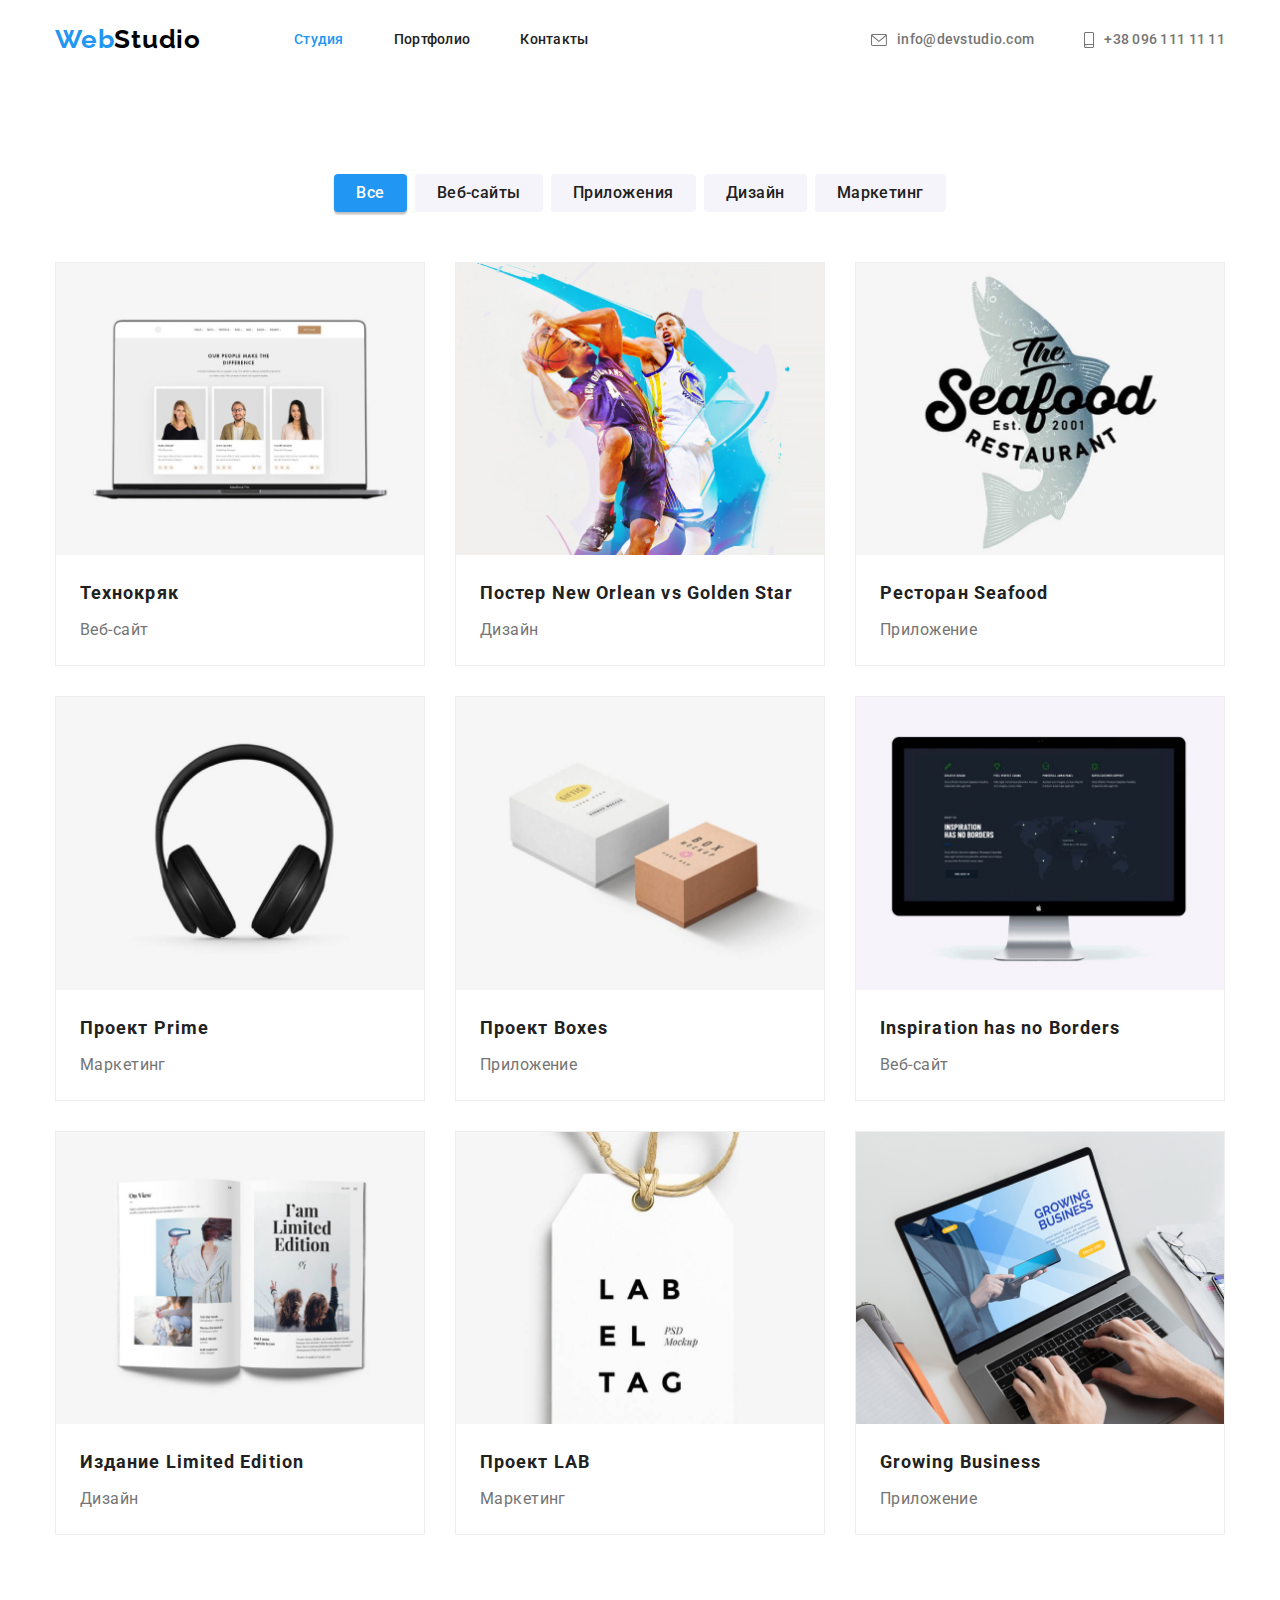
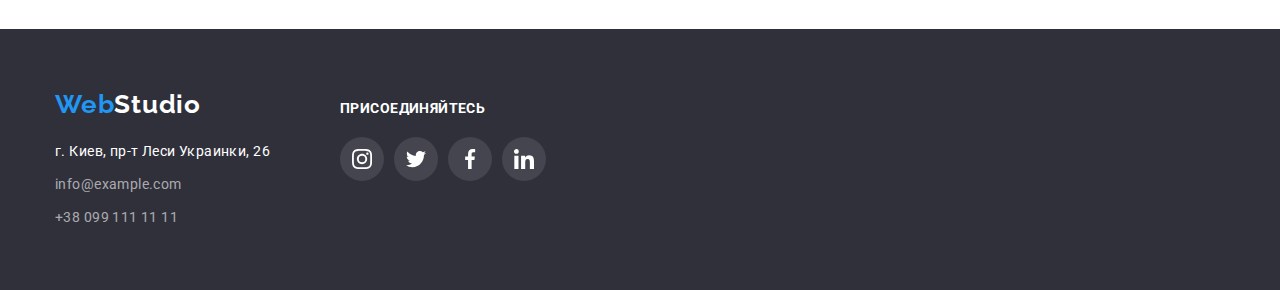
==== portfolio.html @ 63b6838a "Initial commit" ====
<!DOCTYPE html>
<html lang="ru">

<head>
    <meta charset="UTF-8">
    <meta http-equiv="X-UA-Compatible" content="IE=edge">
    <meta name="viewport" content="width=device-width, initial-scale=1.0">
    <title>Портфоліо</title>
    <!-- Шрифти -->
    <link rel="preconnect" href="https://fonts.googleapis.com">
    <link rel="preconnect" href="https://fonts.gstatic.com" crossorigin>
    <link
        href="https://fonts.googleapis.com/css2?family=Raleway:wght@700&family=Roboto:wght@400;500;700;900&display=swap"
        rel="stylesheet">
    <!-- Нормалізація стилів -->
    <link rel="stylesheet" href="https://cdn.jsdelivr.net/npm/modern-normalize@1.1.0/modern-normalize.min.css">
    <!-- Підключення стилів -->
    <link rel="stylesheet" href="./css/styles.css">
</head>

<body>
    <!-- Секція хедер -->
    <header class="header">
        <div class="container header-container">
            <nav class="header-nav">
                <a class="header-logo link" href="./index.html"> <span class="organization">Web</span>Studio</a>
                <ul class="header-list list">
                    <li class="header-list-item"><a class="header-link link current-link" href="./index.html">Студия</a>
                    </li>
                    <li class="header-list-item"><a class="header-link link" href="./portfolio.html">Портфолио</a></li>
                    <li class="header-list-item"><a class="header-link link" href="">Контакты</a></li>
                </ul>
            </nav>
            <ul class="header-group list">
                <li class="header-gp">
                    <a class="header-contact link " href="mailto:info@devstudio.com">
                        <svg class="header-icon" width="16" height="12">
                            <use href="./images/icons.svg#icon-mail"></use>
                        </svg>
                        info@devstudio.com</a>
                </li>
                <li class="header-gp">
                    <a class="header-contact link" href="tel:+380961111111">
                        <svg class="header-icon" width="10" height="16">
                            <use href="./images/icons.svg#icon-smartphone"></use>
                        </svg>
                        +38 096 111 11 11</a>
                </li>
            </ul>
        </div>
    </header>
    <!-- Блок мейн -->
    <main>
        <!-- фільтр -->
        <section class="portfolio section">
        <div class="container">
        <h1 hidden class="visually-hidden">Портфоліо</h1>
    <ul class="about-portfolio list">
        <li class="about-portfolio-item"><button class="filter-button active" type="button">Все</button></li>
        <li class="about-portfolio-item"><button class="filter-button" type="button">Веб-сайты</button></li>
        <li class="about-portfolio-item"><button class="filter-button" type="button">Приложения</button></li>
        <li class="about-portfolio-item"><button class="filter-button" type="button">Дизайн</button></li>
        <li class="about-portfolio-item"><button class="filter-button" type="button">Маркетинг</button></li>
    </ul>
    <!-- Проекти -->
    <ul class="about-project card-set list">
        <li class="about-project-item card-set-item">
            <a class="card-link link" href=""> 
            <img src="./images/projects/project-1.jpg" alt="Веб-сайт" width="370" height="294"/>
            <div class="card-project">
            <h3 class="title-img">Технокряк</h3>
            <p class="under-title">Веб-сайт</p>
            </div></a>
        </li>
        <li class="about-project-item card-set-item">
            <a class="card-link link" href="">
            <img src="./images/projects/project-2.jpg" alt="Дизайн" width="370" height="294"/>
            <div class="card-project">
            <h3 class="title-img">Постер New Orlean vs Golden Star</h3>
            <p class="under-title">Дизайн</p>
            </div></a>
        </li>
        <li class="about-project-item card-set-item">
            <a class="card-link link" href="">
            <img src="./images/projects/project-3.jpg" alt="Приложение" width="370" height="294"/>
            <div class="card-project">
            <h3 class="title-img">Ресторан Seafood</h3>
            <p class="under-title">Приложение</p>
            </div></a>
        </li>
        <li class="about-project-item card-set-item">
            <a class="card-link link" href="">
            <img src="./images/projects/project-4.jpg" alt="Маркетинг" width="370" height="294"/>
            <div class="card-project">
            <h3 class="title-img">Проект Prime</h3>
            <p class="under-title">Маркетинг</p>
            </div></a>
        </li>
        <li class="about-project-item card-set-item">
            <a class="card-link link" href="">
            <img src="./images/projects/project-5.jpg" alt="Приложение" width="370" height="294"/>
            <div class="card-project">
            <h3 class="title-img">Проект Boxes</h3>
            <p class="under-title">Приложение</p>
            </div></a>
        </li>
        <li class="about-project-item card-set-item">
            <a class="card-link link" href="">
            <img src="./images/projects/project-6.jpg" alt="Веб-сайт" width="370" height="294"/>
            <div class="card-project">
            <h3 class="title-img">Inspiration has no Borders</h3>
            <p class="under-title">Веб-сайт</p>
            </div></a>
        </li>
        <li class="about-project-item card-set-item">
            <a class="card-link link" href="">
            <img src="./images/projects/project-7.jpg" alt="Дизайн" width="370" height="294"/>
            <div class="card-project">
            <h3 class="title-img">Издание Limited Edition</h3>
            <p class="under-title">Дизайн</p>
            </div></a>
        </li>
        <li class="about-project-item card-set-item">
            <a class="card-link link" href="">
            <img src="./images/projects/project-8.jpg" alt="Маркетинг" width="370" height="294"/>
            <div class="card-project">
            <h3 class="title-img">Проект LAB</h3>
            <p class="under-title">Маркетинг</p>
            </div></a>
        </li>
        <li class="about-project-item card-set-item">
            <a class="card-link link" href="">
            <img src="./images/projects/project-9.jpg" alt="Приложение" width="370" height="294"/>
            <div class="card-project">
            <h3 class="title-img">Growing Business</h3>
            <p class="under-title">Приложение</p>
            </div></a>
        </li>
    </ul>
    </div>
    </section>
    </main>
    <!-- Секція футер -->
    <footer class="footer">
        <div class="container footer-container">
            <div class="footer-tank">
                <a class="footer-logo link" href="./index.html"> <span class="organization">Web</span>Studio</a>
                <address class="address">
                    <ul class="footer-group list">
                        <li class="footer-address"><a class="footer-link-address link"
                                href="https://goo.gl/maps/piqngm7oDQpEDh6u6" target="_blank"
                                rel="noopener nofollow noreferrer">г. Киев, пр-т Леси
                                Украинки, 26</a></li>
                        <li class="footer-contact"><a class="footer-link link"
                                href="mailto:info@example.com">info@example.com</a></li>
                        <li class="footer-contact"><a class="footer-link link" href="tel:+380991111111">+38 099 111 11
                                11</a></li>
                    </ul>
                </address>
            </div>
            <div class="footer-social">
                <p class="footer-subtitle">присоединяйтесь</p>
                <ul class="footer-social-list list">
                    <li class="footer-social-item">
                        <a class="footer-social-link link" href="">
                            <svg class="footer-social-icon" width="20" height="20">
                                <use href="./images/icons.svg#icon-instagram"></use>
                            </svg>
                        </a>
                    </li>
                    <li class="footer-social-item">
                        <a class="footer-social-link link" href="">
                            <svg class="footer-social-icon" width="20" height="20">
                                <use href="./images/icons.svg#icon-twitter"></use>
                            </svg>
                        </a>
                    </li>
                    <li class="footer-social-item">
                        <a class="footer-social-link link" href="">
                            <svg class="footer-social-icon" width="20" height="20">
                                <use href="./images/icons.svg#icon-facebook"></use>
                            </svg>
                        </a>
                    </li>
                    <li class="footer-social-item">
                        <a class="footer-social-link link" href="">
                            <svg class="footer-social-icon" width="20" height="20">
                                <use href="./images/icons.svg#icon-linkedin"></use>
                            </svg>
                        </a>
                    </li>
                </ul>
            </div>
        </div>
    </footer>
</body>

</html>
---- css/styles.css ----
:root {
    --main-font: "Roboto";
    --secondary-font: "Raleway";
    --accent-txt-color: #2196F3;
    --txt-color: #757575;
    --whte-txt-color: #FFFFFF;
    --dark-txt-color: #212121;

    --items: 3;
    --indent: 30px;
}

body {
    font-family: var(--main-font), sans-serif;
    font-size: 14px;
    color: var(--txt-color);
    background-color: var(--whte-txt-color);
    letter-spacing: 0.03em;
}

h1,h2,h3,h4,h5,h6,p,ul{
    margin: 0;
}

img{
    display: block;
    max-width: 100%;
    height: auto;
}

.container{
    width: 1200px;
    padding-left: 15px;
    padding-right: 15px;
    margin-left: auto;
    margin-right: auto;
}

.link {
text-decoration: none;
}

.list {
list-style: none;
margin: 0;
padding: 0;
}

.header{
    background-color: var(--whte-txt-color);
}

.header-container{
    display: flex;
    align-items: center;
}

.header-nav{
    display: flex;
    align-items: center;
}

.header-list{
    display: flex;
    align-items: center;
}

.header-logo{
    font-family: Raleway;
    font-style: normal;
    font-weight: 700;
    font-size: 26px;
    line-height: 1.19;
    letter-spacing: 0.03em;
    color: #000000;
    margin-right: 93px;

}

.organization{
    font-family: Raleway;
    font-style: normal;
    font-weight: 700;
    font-size: 1.19;
    line-height: 31px;
    letter-spacing: 0.03em;
    color: var(--accent-txt-color)
}

.header-list-item:not(:last-child){
    margin-right: 50px;
}

.header-link{
    font-weight: 500;
    line-height: 1.14;
    letter-spacing: 0.02em;
    color: var(--dark-txt-color);
    display: block;
    padding: 32px 0;
}

.current-link{
    color: var(--accent-txt-color);
}

.header-link:hover,
.header-link:focus{
color: var(--accent-txt-color);
}

.header-group{
    margin-left: auto;
    display: flex;
    align-items: center;
    
}

.header-gp{
    font-weight: 500;
    line-height: 1.14;
    letter-spacing: 0.02em;
    color: var(--txt-color);
    margin-right: 50px;
}

.header-gp:last-child{
    margin-right: 0;
}

.header-contact{
    line-height: 1.14;
    letter-spacing: 0.02em;
    color: var(--txt-color);
    display: flex;
    align-items: center;
    padding: 32px 0;
}

.header-icon{
    margin-right: 10px;
    fill: currentColor;
}

.header-contact:hover,
.header-contact:focus{
    color: var(--accent-txt-color);
}

.header-icon:hover,
.header-icon:focus{
    fill: var(--accent-txt-color);
}

.hero{
background-color: #2F303A;
text-align: center;
padding: 200px 0;
}

.overlay{
    max-width: 1600px;
    margin: 0 auto;
    background-image: linear-gradient(to right, rgba(47, 48, 58, 0.4), rgba(47, 48, 58, 0.4)), 
    url(../images/hero/new-photo.jpg);
    background-repeat: no-repeat;
    background-size: cover;
    background-position: center;
}

.section{
    padding-top: 94px;
    padding-bottom: 94px;
}



.hero-title{
    font-size: 44px;
    line-height: 1.36;
    text-align: center;
    letter-spacing: 0.06em;
    text-transform: uppercase;
    color: var(--whte-txt-color);
    width: 696px;
    height: 120px;
    margin-left: auto;
    margin-right: auto;
    margin-bottom: 30px;
}

.hero-button{
    font-weight: 700;
    font-size: 16px;
    line-height: 1.88;
    text-align: center;
    letter-spacing: 0.06em;
    color: var(--whte-txt-color);
    background-color: var(--accent-txt-color);
    cursor: pointer;
    padding: 10px 32px;
    margin-left: auto;
    margin-right: auto;
    border-radius: 4px;
    border: none;
    box-shadow: 0px 4px 4px rgba(0, 0, 0, 0.15);
}

.hero-button:hover{
    background-color: #188CE8;
}
.hero-button:focus{
    background-color: var(--accent-txt-color);
}

.visually-hidden {
    position: absolute;
    width: 1px;
    height: 1px;
    margin: -1px;
    border: 0;
    padding: 0;

    white-space: nowrap;
    clip-path: inset(100%);
    clip: rect(0 0 0 0);
    overflow: hidden;
}

.features-list{
    display: flex;
}

.features-list-item:not(:last-child){
    margin-right: 30px;
    width: 270px;
}

.feature-box{
    display: flex;
    align-items: center;
    justify-content: center;
    height: 120px;
    margin-bottom: 30px;
    border-radius: 4px;
    background-color: #F5F4FA;
}

.upper-text{
    font-size: 14px;
    line-height: 1.14;
    text-transform: uppercase;
    color: var(--dark-txt-color);
    margin-bottom: 10px;
}

.under-text{
    line-height: 1.71;
    width: 270px;
    height: 75px;
}

.section-about{
    padding-top: 0;
    padding-bottom: 94px;
}

.section-title{
    font-size: 36px;
    line-height: 1.16;
    text-align: center;
    color: var(--dark-txt-color);
    margin-bottom: 50px;
}

.about-team{
    width: 270px;
    background: var(--whte-txt-color);
    box-shadow: 0px 1px 3px rgba(0, 0, 0, 0.12), 0px 1px 1px rgba(0, 0, 0, 0.14), 0px 2px 1px rgba(0, 0, 0, 0.2);
    border-radius: 0px 0px 4px 4px;
    border: none;
}

.card-set{
    display: flex;
    flex-wrap: wrap;
    margin: calc(-1 * var(--indent) / 2);
}

.card-set-item{
    flex-basis: calc(( 100% - var(var(--indent)) * var(--items) ) / var(--items) );
    margin: calc(var(--indent) / 2);
}

.team{
    background-color: #F5F4FA;
}

.team-list{
    --items: 4;
}

.card-team{
    padding: 30px 0;
}

.upper-title{
    font-weight: 500;
    font-size: 16px;
    line-height: 1.19;
    color: var(--dark-txt-color);
    margin-bottom: 10px;
    text-align: center;
}

.under-txt{
    font-size: 16px;
    line-height: 1.19;
    text-align: center;
    margin-bottom: 16px;
}

.team-social{
    display: flex;
    justify-content: center;
}

.social-item:not(:last-child){
    margin-right: 10px;
}

.social-link{
    display: flex;
    align-items: center;
    justify-content: center;
    width: 44px;
    height: 44px;
    border-radius: 50%;
}

.social-icon {
    fill: #AFB1B8
}

.social-link:hover,
.social-link:focus{
    background-color: var(--accent-txt-color);
}

.social-link:hover .social-icon,
.social-link:focus .social-icon {
    fill: var(--whte-txt-color)
}

.client-list{
    display: flex;
    justify-content: center;
}

.client-item:not(:last-child){
    margin-right: 30px; 
}

.client-link{
    display: flex;
    align-items: center;
    justify-content: center;
    width: 170px;
    height: 92px;
    border: 1px solid #AFB1B8;
    border-radius: 4px;
}

.client-icon{
    fill: #AFB1B8;
}

.client-link:hover,
.client-link:focus{
    border: 1px solid var(--accent-txt-color);
}

.client-link:hover .client-icon,
.client-link:focus .client-icon{
    fill:var(--accent-txt-color)
}

.about-portfolio{
    display: flex;
    align-items: center;
    justify-content: center;
    margin-bottom: 50px;
}

.about-portfolio-item:not(:last-child){
    margin-right: 8px;
}

.filter-button{
    font-weight: 500;
    font-family: inherit;
    font-size: 16px;
    line-height: 1.62;
    letter-spacing: 0.03em;
    color: var(--dark-txt-color);
    padding: 6px 22px;
    background-color: #F5F4FA;
    border: none;
    border-radius: 4px;
    color: var(--dark-txt-color);
    cursor: pointer;
}

.filter-button:hover,
.filter-button:focus{
    color: var(--whte-txt-color);
    background-color: var(--accent-txt-color);
    box-shadow: 0px 3px 1px rgba(0, 0, 0, 0.1), 0px 1px 2px rgba(0, 0, 0, 0.08), 0px 2px 2px rgba(0, 0, 0, 0.12);
}

.active{
    color: var(--whte-txt-color);
    background-color: var(--accent-txt-color);
    box-shadow: 0px 3px 1px rgba(0, 0, 0, 0.1), 0px 1px 2px rgba(0, 0, 0, 0.08), 0px 2px 2px rgba(0, 0, 0, 0.12);
}

.about-project-item{
    width: 370px;
    background: var(--whte-txt-color);
    border: 1px solid #EEEEEE;
    cursor: pointer;
}

.about-project-item:hover{
    box-shadow: 0px 1px 1px rgba(0, 0, 0, 0.12), 0px 4px 4px rgba(0, 0, 0, 0.06), 1px 4px 6px rgba(0, 0, 0, 0.16);
}

.card-project{
    padding-top: 20px;
    padding-bottom: 20px;
    padding-left: 24px;
    padding-right: 24px;
}

.title-img{
    font-size: 18px;
    line-height: 2;
    letter-spacing: 0.06em;
    color: var(--dark-txt-color);
    margin-bottom: 4px;
}

.under-title{
    font-size: 16px;
    line-height: 1.87;
    color: var(--txt-color);
}

.footer{
    background-color: #2F303A;
    padding-top: 60px;
    padding-bottom: 60px;
}

.footer-container{
    display: flex;
    align-items: baseline;
}

.footer-tank{
    margin-right: 70px;
}

.footer-logo{
    font-family: 'Raleway';
    font-style: normal;
    font-weight: 700;
    font-size: 26px;
    line-height: 31px;
    letter-spacing: 0.03em;
    color: var(--whte-txt-color);
    display: block;
    align-items: center;
    margin-bottom: 20px;
}

.address{
    font-style: normal;
}

.footer-address{
    margin-bottom: 9px;
    
}

.footer-link-address{
    line-height: 1.71;
    color: var(--whte-txt-color)
}

.footer-contact:not(:last-child){
    margin-bottom: 9px;
}

.footer-link:hover,
.footer-link:focus{
    color: var(--accent-txt-color);
}

.footer-link{
    line-height: 1.71;
    color: rgba(255, 255, 255, 0.6);
}

.footer-subtitle{
    font-weight: 700;
    line-height: 1.14;
    letter-spacing: 0.03em;
    text-transform: uppercase;
    color: var(--whte-txt-color);
    margin-bottom: 20px;
}

.footer-social-list{
    display: flex;
}

.footer-social-item:not(:last-child){
    margin-right: 10px;
}

.footer-social-link{
    display: flex;
    align-items: center;
    justify-content: center;
    width: 44px;
    height: 44px;
    border-radius: 50%;
    background-color: rgba(255, 255, 255, 0.1);
    padding: 12px;
}

.footer-social-icon{
    fill: var(--whte-txt-color);
}

.footer-social-link:hover,
.footer-social-link:focus{
    background-color: var(--accent-txt-color);
}
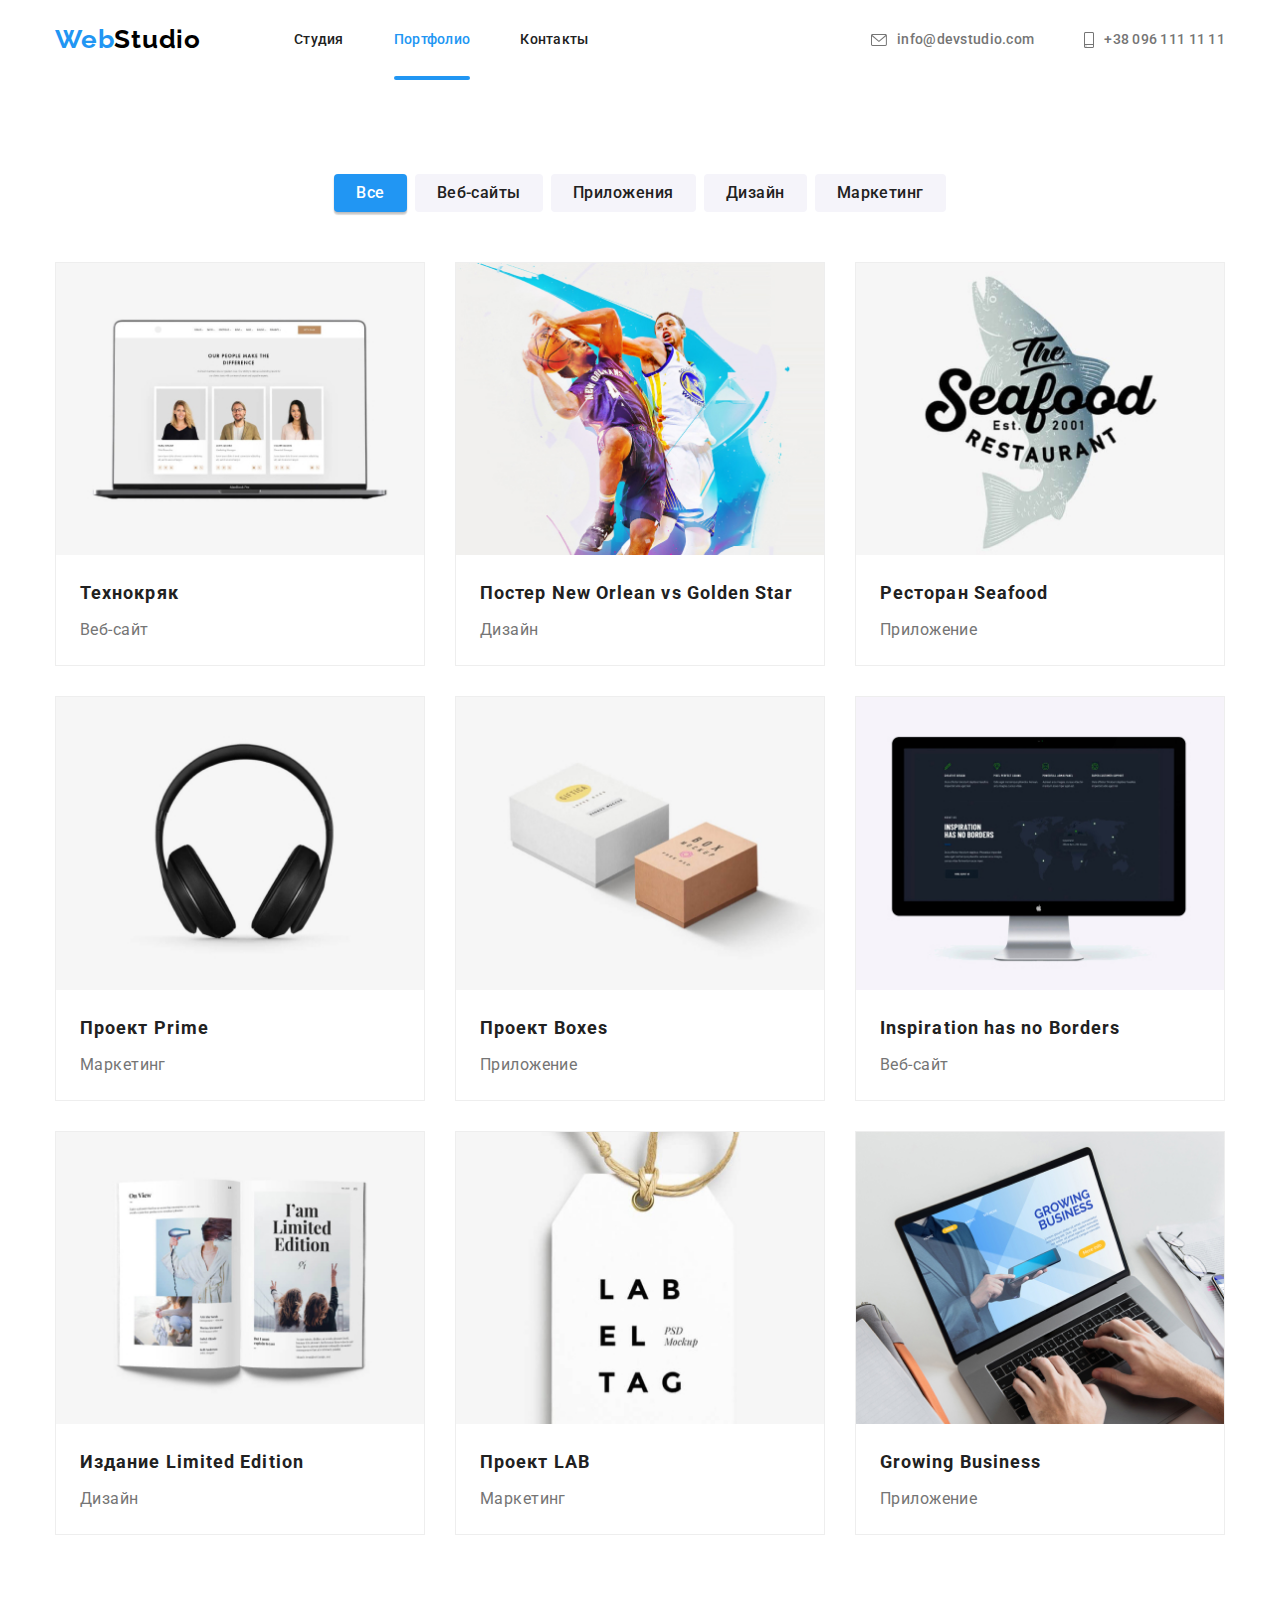
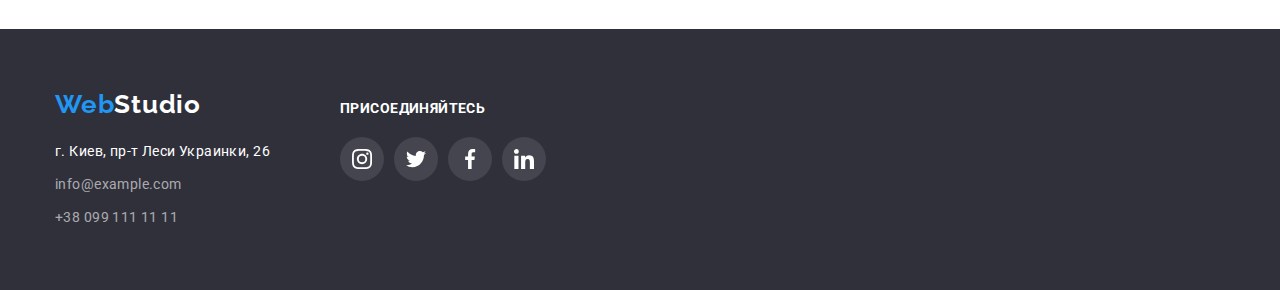
==== commit aa8395af: "add animation+modal" ====
--- a/portfolio.html
+++ b/portfolio.html
@@ -25,9 +25,9 @@
             <nav class="header-nav">
                 <a class="header-logo link" href="./index.html"> <span class="organization">Web</span>Studio</a>
                 <ul class="header-list list">
-                    <li class="header-list-item"><a class="header-link link current-link" href="./index.html">Студия</a>
-                    </li>
-                    <li class="header-list-item"><a class="header-link link" href="./portfolio.html">Портфолио</a></li>
+                    <li class="header-list-item"><a class="header-link link" href="./index.html">Студия</a>
+                    </li>
+                    <li class="header-list-item"><a class="header-link link current-link" href="./portfolio.html">Портфолио</a></li>
                     <li class="header-list-item"><a class="header-link link" href="">Контакты</a></li>
                 </ul>
             </nav>
@@ -65,32 +65,51 @@
     <!-- Проекти -->
     <ul class="about-project card-set list">
         <li class="about-project-item card-set-item">
-            <a class="card-link link" href=""> 
+            <a class="card-link link" href="">
+            <div class="portfolio-overlay">
             <img src="./images/projects/project-1.jpg" alt="Веб-сайт" width="370" height="294"/>
+            <p class="portfolio-desc">Ресурс предлагает комплексные предложения с разным уровнем функционала и сервисов. Все это позволит посетителю получить
+            исчерпывающие сведения о компании или частном лице.</p>
+            </div>
             <div class="card-project">
             <h3 class="title-img">Технокряк</h3>
             <p class="under-title">Веб-сайт</p>
-            </div></a>
-        </li>
-        <li class="about-project-item card-set-item">
-            <a class="card-link link" href="">
+            </div>
+        </a>
+        </li>
+        <li class="about-project-item card-set-item">
+            <a class="card-link link" href="">
+            <div class="portfolio-overlay">
             <img src="./images/projects/project-2.jpg" alt="Дизайн" width="370" height="294"/>
+            <p class="portfolio-desc">Ресурс предлагает комплексные предложения с разным уровнем функционала и сервисов. Все это позволит посетителю получить
+            исчерпывающие сведения о компании или частном лице.</p>
+            </div>
             <div class="card-project">
             <h3 class="title-img">Постер New Orlean vs Golden Star</h3>
             <p class="under-title">Дизайн</p>
-            </div></a>
-        </li>
-        <li class="about-project-item card-set-item">
-            <a class="card-link link" href="">
+            </div>
+        </a>
+        </li>
+        <li class="about-project-item card-set-item">
+            <a class="card-link link" href="">
+            <div class="portfolio-overlay">
             <img src="./images/projects/project-3.jpg" alt="Приложение" width="370" height="294"/>
+            <p class="portfolio-desc">Ресурс предлагает комплексные предложения с разным уровнем функционала и сервисов. Все это позволит посетителю получить
+            исчерпывающие сведения о компании или частном лице.</p>
+            </div>
             <div class="card-project">
             <h3 class="title-img">Ресторан Seafood</h3>
             <p class="under-title">Приложение</p>
-            </div></a>
-        </li>
-        <li class="about-project-item card-set-item">
-            <a class="card-link link" href="">
+            </div>
+        </a>
+        </li>
+        <li class="about-project-item card-set-item">
+            <a class="card-link link" href="">
+            <div class="portfolio-overlay">
             <img src="./images/projects/project-4.jpg" alt="Маркетинг" width="370" height="294"/>
+            <p class="portfolio-desc">Ресурс предлагает комплексные предложения с разным уровнем функционала и сервисов. Все это позволит посетителю получить
+            исчерпывающие сведения о компании или частном лице.</p>
+            </div>
             <div class="card-project">
             <h3 class="title-img">Проект Prime</h3>
             <p class="under-title">Маркетинг</p>
@@ -98,7 +117,11 @@
         </li>
         <li class="about-project-item card-set-item">
             <a class="card-link link" href="">
+            <div class="portfolio-overlay">
             <img src="./images/projects/project-5.jpg" alt="Приложение" width="370" height="294"/>
+            <p class="portfolio-desc">Ресурс предлагает комплексные предложения с разным уровнем функционала и сервисов. Все этопозволит посетителю получить
+            исчерпывающие сведения о компании или частном лице.</p>
+            </div>
             <div class="card-project">
             <h3 class="title-img">Проект Boxes</h3>
             <p class="under-title">Приложение</p>
@@ -106,7 +129,11 @@
         </li>
         <li class="about-project-item card-set-item">
             <a class="card-link link" href="">
+            <div class="portfolio-overlay">
             <img src="./images/projects/project-6.jpg" alt="Веб-сайт" width="370" height="294"/>
+            <p class="portfolio-desc">Ресурс предлагает комплексные предложения с разным уровнем функционала и сервисов.Все этопозволит посетителю получить
+                исчерпывающие сведения о компании или частном лице.</p>
+            </div>
             <div class="card-project">
             <h3 class="title-img">Inspiration has no Borders</h3>
             <p class="under-title">Веб-сайт</p>
@@ -114,7 +141,11 @@
         </li>
         <li class="about-project-item card-set-item">
             <a class="card-link link" href="">
+                <div class="portfolio-overlay">
             <img src="./images/projects/project-7.jpg" alt="Дизайн" width="370" height="294"/>
+            <p class="portfolio-desc">Ресурс предлагает комплексные предложения с разным уровнем функционала и сервисов.Все это позволит посетителю получить
+                исчерпывающие сведения о компании или частном лице.</p>
+            </div>
             <div class="card-project">
             <h3 class="title-img">Издание Limited Edition</h3>
             <p class="under-title">Дизайн</p>
@@ -122,7 +153,11 @@
         </li>
         <li class="about-project-item card-set-item">
             <a class="card-link link" href="">
+            <div class="portfolio-overlay">
             <img src="./images/projects/project-8.jpg" alt="Маркетинг" width="370" height="294"/>
+            <p class="portfolio-desc">Ресурс предлагает комплексные предложения с разным уровнем функционала и сервисов.Все это позволит посетителю получить
+                исчерпывающие сведения о компании или частном лице.</p>
+            </div>
             <div class="card-project">
             <h3 class="title-img">Проект LAB</h3>
             <p class="under-title">Маркетинг</p>
@@ -130,7 +165,11 @@
         </li>
         <li class="about-project-item card-set-item">
             <a class="card-link link" href="">
+            <div class="portfolio-overlay">
             <img src="./images/projects/project-9.jpg" alt="Приложение" width="370" height="294"/>
+            <p class="portfolio-desc">Ресурс предлагает комплексные предложения с разным уровнем функционала и сервисов.Все это позволит посетителю получить
+                исчерпывающие сведения о компании или частном лице.</p>
+            </div>
             <div class="card-project">
             <h3 class="title-img">Growing Business</h3>
             <p class="under-title">Приложение</p>
@@ -194,5 +233,4 @@
         </div>
     </footer>
 </body>
-
 </html>--- a/css/styles.css
+++ b/css/styles.css
@@ -98,11 +98,29 @@
     color: var(--dark-txt-color);
     display: block;
     padding: 32px 0;
+
+    transition-property: color;
+    transition-duration: 250ms;
+    transition-timing-function: cubic-bezier(0.4, 0, 0.2, 1);
 }
 
 .current-link{
+    position: relative;
     color: var(--accent-txt-color);
-}
+    
+}
+
+.current-link::after{
+    content: "";
+    position: absolute;
+    bottom: 0;
+    left: 0;
+    width: 100%;
+    height: 4px;
+    background-color: var(--accent-txt-color);
+    border-radius: 2px;   
+}
+
 
 .header-link:hover,
 .header-link:focus{
@@ -135,11 +153,19 @@
     display: flex;
     align-items: center;
     padding: 32px 0;
+
+    transition-property: color;
+    transition-duration: 250ms;
+    transition-timing-function: cubic-bezier(0.4, 0, 0.2, 1);
 }
 
 .header-icon{
     margin-right: 10px;
     fill: currentColor;
+    
+    transition-property: fill;
+    transition-duration: 250ms;
+    transition-timing-function: cubic-bezier(0.4, 0, 0.2, 1);
 }
 
 .header-contact:hover,
@@ -158,7 +184,7 @@
 padding: 200px 0;
 }
 
-.overlay{
+.hero-overlay{
     max-width: 1600px;
     margin: 0 auto;
     background-image: linear-gradient(to right, rgba(47, 48, 58, 0.4), rgba(47, 48, 58, 0.4)), 
@@ -204,6 +230,10 @@
     border-radius: 4px;
     border: none;
     box-shadow: 0px 4px 4px rgba(0, 0, 0, 0.15);
+
+    transition-property: background-color;
+    transition-duration: 250ms;
+    transition-timing-function: cubic-bezier(0.4, 0, 0.2, 1);
 }
 
 .hero-button:hover{
@@ -273,6 +303,26 @@
     margin-bottom: 50px;
 }
 
+.about-overlay{
+    position: relative;
+}
+
+.about-desc{
+    position: absolute;
+    display: flex;
+    align-items: center;
+    justify-content: center;
+    left: 0;
+    bottom: 0;
+    font-weight: 700;
+    line-height: 1.14;
+    text-transform: uppercase;
+    color: var(--whte-txt-color);
+    width: 100%;
+    height: 70px;
+    background-color: rgba(47, 48, 58, 0.8);
+}
+
 .about-team{
     width: 270px;
     background: var(--whte-txt-color);
@@ -336,10 +386,18 @@
     width: 44px;
     height: 44px;
     border-radius: 50%;
+
+    transition-property: background-color;
+    transition-duration: 250ms;
+    transition-timing-function: cubic-bezier(0.4, 0, 0.2, 1);
 }
 
 .social-icon {
-    fill: #AFB1B8
+    fill: #AFB1B8;
+
+    transition-property: fill;
+    transition-duration: 250ms;
+    transition-timing-function: cubic-bezier(0.4, 0, 0.2, 1);
 }
 
 .social-link:hover,
@@ -369,10 +427,18 @@
     height: 92px;
     border: 1px solid #AFB1B8;
     border-radius: 4px;
+
+    transition-property: border;
+    transition-duration: 250ms;
+    transition-timing-function: cubic-bezier(0.4, 0, 0.2, 1);
 }
 
 .client-icon{
     fill: #AFB1B8;
+
+    transition-property: fill;
+    transition-duration: 250ms;
+    transition-timing-function: cubic-bezier(0.4, 0, 0.2, 1);
 }
 
 .client-link:hover,
@@ -409,6 +475,10 @@
     border-radius: 4px;
     color: var(--dark-txt-color);
     cursor: pointer;
+
+    transition-property: color, background-color;
+    transition-duration: 250ms;
+    transition-timing-function: cubic-bezier(0.4, 0, 0.2, 1);
 }
 
 .filter-button:hover,
@@ -429,10 +499,44 @@
     background: var(--whte-txt-color);
     border: 1px solid #EEEEEE;
     cursor: pointer;
-}
-
-.about-project-item:hover{
+
+    transition-property: box-shadow;
+    transition-duration: 250ms;
+    transition-timing-function: cubic-bezier(0.4, 0, 0.2, 1);
+}
+
+.about-project-item:hover,
+.about-project-item:focus{
     box-shadow: 0px 1px 1px rgba(0, 0, 0, 0.12), 0px 4px 4px rgba(0, 0, 0, 0.06), 1px 4px 6px rgba(0, 0, 0, 0.16);
+}
+
+.portfolio-overlay{
+    position: relative;
+    overflow: hidden;
+}
+
+.portfolio-desc{
+    position: absolute;
+    font-weight: 400;
+    font-size: 18px;
+    line-height: 1.56;
+    color: var(--whte-txt-color);
+    background-color: rgba(33, 150, 243, 0.9);
+    display: block;
+    width: 100%;
+    height: 294px;
+    top: 0;
+    left: 0;
+    padding: 63px 24px;
+    
+    transform: translateY(100%);
+    transition-property: transform;
+    transition-duration: 250ms;
+    transition-timing-function: cubic-bezier(0.4, 0, 0.2, 1);
+}
+
+.portfolio-overlay:hover .portfolio-desc{
+    transform: translateY(0);
 }
 
 .card-project{
@@ -510,6 +614,10 @@
 .footer-link{
     line-height: 1.71;
     color: rgba(255, 255, 255, 0.6);
+
+    transition-property: color;
+    transition-duration: 250ms;
+    transition-timing-function: cubic-bezier(0.4, 0, 0.2, 1);
 }
 
 .footer-subtitle{
@@ -538,6 +646,10 @@
     border-radius: 50%;
     background-color: rgba(255, 255, 255, 0.1);
     padding: 12px;
+
+    transition-property: background-color;
+    transition-duration: 250ms;
+    transition-timing-function: cubic-bezier(0.4, 0, 0.2, 1);
 }
 
 .footer-social-icon{
@@ -549,4 +661,53 @@
     background-color: var(--accent-txt-color);
 }
 
-
+.backdrop{
+    position: fixed;
+    top: 0;
+    left: 0;
+    width: 100%;
+    height: 100%;
+    background-color: rgba(0, 0, 0, 0.2);
+
+    opacity: 1;
+    visibility: visible;
+    pointer-events: initial;
+    transition-property:opacity, visibility;
+    transition-duration: 250ms;
+    transition-timing-function: cubic-bezier(0.4, 0, 0.2, 1);
+}
+
+.backdrop.is-hidden{
+    opacity: 0;
+    visibility: hidden;
+    pointer-events: none;
+}
+
+.modal{
+    position: absolute;
+    top: 50%;
+    left: 50%;
+    transform: translate(-50%, -50%);
+    min-width: 528px;
+    min-height: 581px;
+    background-color: var(--whte-txt-color);
+    box-shadow: 0px 1px 3px rgba(0, 0, 0, 0.12), 0px 1px 1px rgba(0, 0, 0, 0.14), 0px 2px 1px rgba(0, 0, 0, 0.2);
+    border-radius: 4px;
+}
+
+.modal-close-button{
+    top: 0;
+    right: 0;
+    display: flex;
+    align-items: center;
+    justify-content: center;
+    width: 30px;
+    height: 30px;
+    margin-top: 8px;
+    margin-right: 8px;
+    margin-left: auto;
+    background-color: var(--whte-txt-color);
+    border: 1px solid rgba(0, 0, 0, 0.1);
+    border-radius: 50%;
+    cursor: pointer;
+}